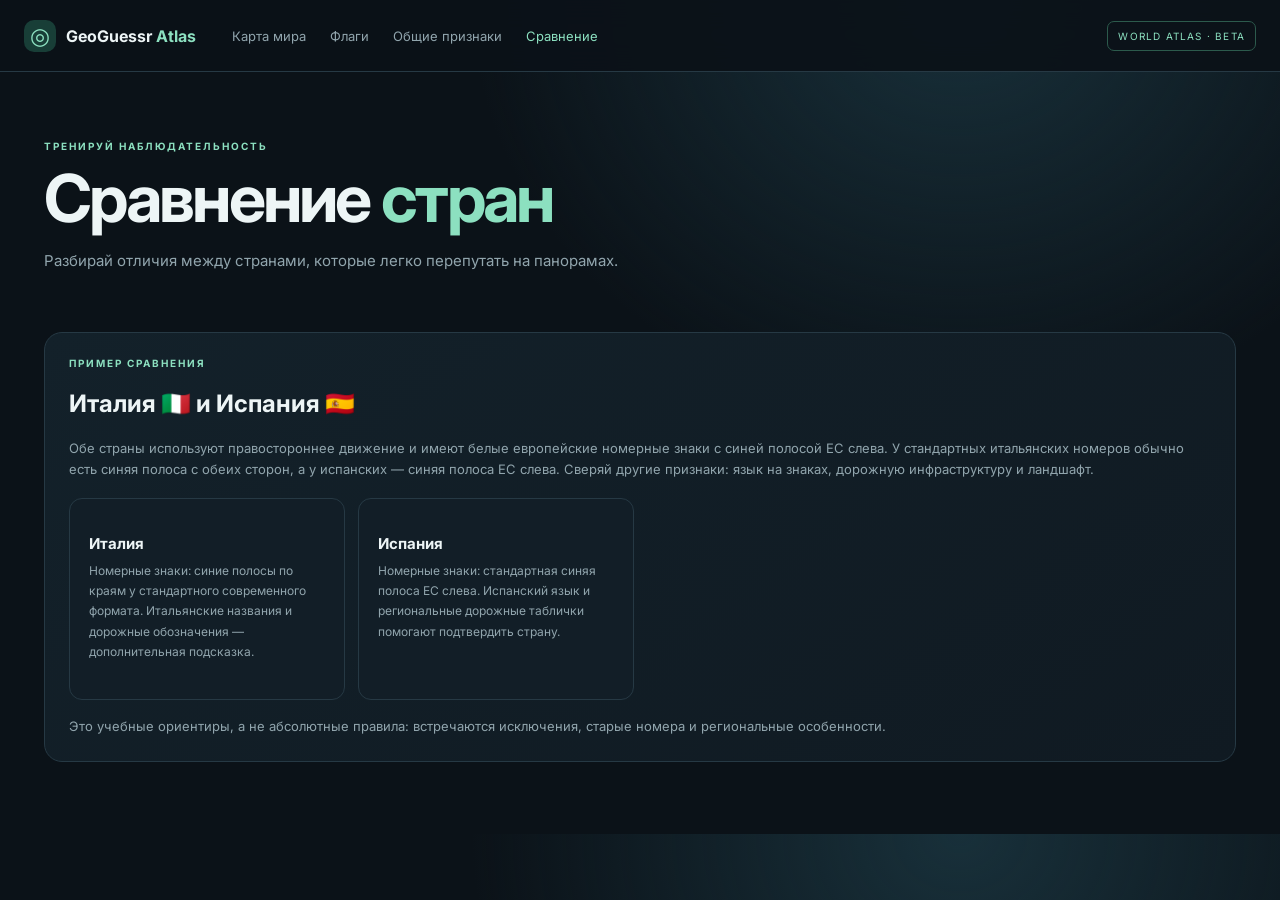
==== compare.html @ 4c8092c3 "Add dedicated country comparison page" ====
<!doctype html><html lang="ru"><head><meta charset="utf-8"><meta name="viewport" content="width=device-width,initial-scale=1"><title>Сравнение стран — GeoGuessr Atlas</title><link rel="stylesheet" href="style.css"></head><body><header class="topbar"><a class="brand" href="index.html"><span class="brand-icon">◎</span><span>GeoGuessr <b>Atlas</b></span></a><nav><a href="map.html">Карта мира</a><a href="flags.html">Флаги</a><a href="clues.html">Общие признаки</a><a class="active" href="compare.html">Сравнение</a></nav><span class="status">WORLD ATLAS · BETA</span></header><main><section class="hero"><div><p class="eyebrow">ТРЕНИРУЙ НАБЛЮДАТЕЛЬНОСТЬ</p><h1>Сравнение <span>стран</span></h1><p class="lead">Разбирай отличия между странами, которые легко перепутать на панорамах.</p></div></section><section class="panel"><p class="eyebrow">ПРИМЕР СРАВНЕНИЯ</p><h2>Италия 🇮🇹 и Испания 🇪🇸</h2><p class="muted">Обе страны используют правостороннее движение и имеют белые европейские номерные знаки с синей полосой ЕС слева. У стандартных итальянских номеров обычно есть синяя полоса с обеих сторон, а у испанских — синяя полоса ЕС слева. Сверяй другие признаки: язык на знаках, дорожную инфраструктуру и ландшафт.</p><div class="clue-grid" style="margin-top:18px"><article class="clue-card"><h3>Италия</h3><p>Номерные знаки: синие полосы по краям у стандартного современного формата. Итальянские названия и дорожные обозначения — дополнительная подсказка.</p></article><article class="clue-card"><h3>Испания</h3><p>Номерные знаки: стандартная синяя полоса ЕС слева. Испанский язык и региональные дорожные таблички помогают подтвердить страну.</p></article></div><p class="muted" style="margin-top:16px">Это учебные ориентиры, а не абсолютные правила: встречаются исключения, старые номера и региональные особенности.</p></section></main></body></html>
---- style.css ----
@import url('https://fonts.googleapis.com/css2?family=Inter:wght@400;500;600;700;800&display=swap');
:root{color-scheme:dark;--bg:#0b1218;--panel:#121e27;--panel2:#172630;--line:#263944;--text:#edf5f6;--muted:#91a5ad;--mint:#8ce0c0;--blue:#5c9ee8}
*{box-sizing:border-box}html{scroll-behavior:smooth}body{margin:0;background:radial-gradient(ellipse at 75% 0%,#18303a 0,transparent 36%),var(--bg);font-family:Inter,system-ui,sans-serif;color:var(--text)}a{color:inherit;text-decoration:none}.topbar{height:72px;border-bottom:1px solid #263944;display:flex;align-items:center;gap:36px;padding:0 max(24px,calc((100% - 1240px)/2));position:sticky;top:0;background:#0b1218ed;backdrop-filter:blur(14px);z-index:500}.brand{display:flex;align-items:center;gap:10px;font-weight:700;white-space:nowrap}.brand b{color:var(--mint)}.brand-icon{display:grid;place-items:center;width:32px;height:32px;border-radius:10px;background:#183e37;color:var(--mint);font-size:23px}nav{display:flex;gap:24px;color:var(--muted);font-size:13px}nav a:hover,nav .active{color:var(--mint)}.status{margin-left:auto;font-size:10px;letter-spacing:1.2px;color:var(--mint);border:1px solid #2c5a4c;padding:8px 10px;border-radius:7px}main{max-width:1240px;margin:auto;padding:38px 24px}.hero{display:flex;justify-content:space-between;align-items:center;padding:30px 0 44px;gap:30px}.eyebrow{font-size:10px;letter-spacing:2px;color:var(--mint);font-weight:700;margin:0 0 12px}.hero h1{font-size:clamp(38px,6vw,66px);line-height:1.04;letter-spacing:-2.7px;margin:0}.hero h1 span{color:var(--mint)}.lead{max-width:590px;color:var(--muted);line-height:1.7;font-size:15px}.hero-stat{border-left:1px solid var(--line);padding:12px 0 12px 32px;min-width:175px}.hero-stat strong{display:block;font-size:36px;color:var(--mint)}.hero-stat span{font-size:12px;line-height:1.6;color:var(--muted)}.panel,.section{margin-bottom:34px}.panel{background:linear-gradient(145deg,#13212a,#101a22);border:1px solid var(--line);border-radius:18px;padding:24px}.section{padding:16px 0}.section-head{display:flex;justify-content:space-between;align-items:center;gap:18px;margin-bottom:20px}.section-head h2{margin:0 0 7px;font-size:25px;letter-spacing:-.7px}.muted{color:var(--muted);font-size:13px;line-height:1.6;margin:0}.map-controls{display:flex;gap:7px}.button,.map-controls button{background:#1b2b35;border:1px solid #344954;color:var(--text);border-radius:9px;padding:10px 13px;cursor:pointer}.map-controls button:hover{border-color:var(--mint);color:var(--mint)}#mapCanvas{height:470px;border:1px solid var(--line);border-radius:12px;overflow:hidden;background:#a8d2d7}#mapCanvas .leaflet-container{height:100%;width:100%;background:#a8d2d7}.country-detail{display:flex;align-items:center;gap:14px;padding:15px 0 0}.detail-mark{display:grid;place-items:center;width:42px;height:42px;border-radius:12px;background:#203b37;color:var(--mint);font-size:25px}.country-detail p{margin:5px 0 0;font-size:12px;color:var(--muted)}.filters{display:flex;gap:10px;margin-bottom:18px}.filters input,.filters select{background:#111e27;border:1px solid #2c414d;border-radius:10px;padding:13px 14px;color:var(--text);font:inherit;font-size:13px}.filters input{flex:1;min-width:0}.filters select{min-width:180px}.flag-grid{display:grid;grid-template-columns:repeat(5,minmax(0,1fr));gap:13px}.flag-card{background:var(--panel);border:1px solid var(--line);border-radius:12px;padding:13px;text-align:left;cursor:pointer;transition:.16s;min-width:0}.flag-card:hover{transform:translateY(-2px);border-color:#5a8e80;background:#172932}.flag-img-wrap{height:86px;min-height:86px;box-sizing:border-box;overflow:hidden;background:#f3f6f9;border-radius:7px;display:flex;align-items:center;justify-content:center;padding:8px;margin-bottom:12px}.flag-img-wrap img{display:block;width:100%;height:100%;max-width:100%;max-height:100%;object-fit:contain;flex:0 0 auto}.flag-card strong{display:block;font-size:13px;margin-bottom:4px}.flag-card span{font-size:11px;color:var(--muted)}.count-pill{font-size:11px;color:var(--mint);border:1px solid #2c5a4c;padding:7px 10px;border-radius:30px;white-space:nowrap}.clue-grid{display:grid;grid-template-columns:repeat(4,minmax(0,1fr));gap:13px}.clue-card{padding:19px;background:var(--panel);border:1px solid var(--line);border-radius:13px}.clue-icon{color:var(--mint);font-size:24px}.clue-card h3{font-size:15px;margin:16px 0 8px}.clue-card p{color:var(--muted);font-size:12px;line-height:1.7;margin:0 0 18px}.clue-card small{color:#82cbb0;font-size:10px}footer{border-top:1px solid var(--line);padding:24px 0 8px;display:flex;justify-content:space-between;gap:15px;color:var(--muted);font-size:11px}.map-loading{padding:20px;color:#17332d}.leaflet-popup-content-wrapper,.leaflet-popup-tip{background:#12212a;color:#eef5f6}.leaflet-popup-content{font-family:Inter,sans-serif}.leaflet-control-zoom a{background:#14242c!important;color:#eaf4f4!important;border-color:#30434c!important}
@media(max-width:850px){.topbar{gap:18px;padding:0 18px}nav{gap:13px}.status{display:none}.flag-grid{grid-template-columns:repeat(3,minmax(0,1fr))}.clue-grid{grid-template-columns:repeat(2,minmax(0,1fr))}.hero-stat{min-width:120px;padding-left:20px}.hero h1{font-size:48px}}@media(max-width:560px){.topbar{height:auto;min-height:64px;flex-wrap:wrap;padding:12px 16px;gap:12px}.brand{font-size:14px}nav{order:3;width:100%;justify-content:space-between;font-size:12px}.hero{padding:26px 0 30px;align-items:flex-start}.hero-stat{display:none}.hero h1{font-size:43px}.panel{padding:15px}.section-head{align-items:flex-start}.section-head h2{font-size:22px}#mapCanvas{height:350px}.map-controls button{padding:8px}.filters{flex-direction:column}.filters select{width:100%}.flag-grid{grid-template-columns:repeat(2,minmax(0,1fr));gap:9px}.flag-img-wrap{height:75px;min-height:75px}.clue-grid{grid-template-columns:1fr}.section{padding:5px 0}footer{flex-direction:column}}
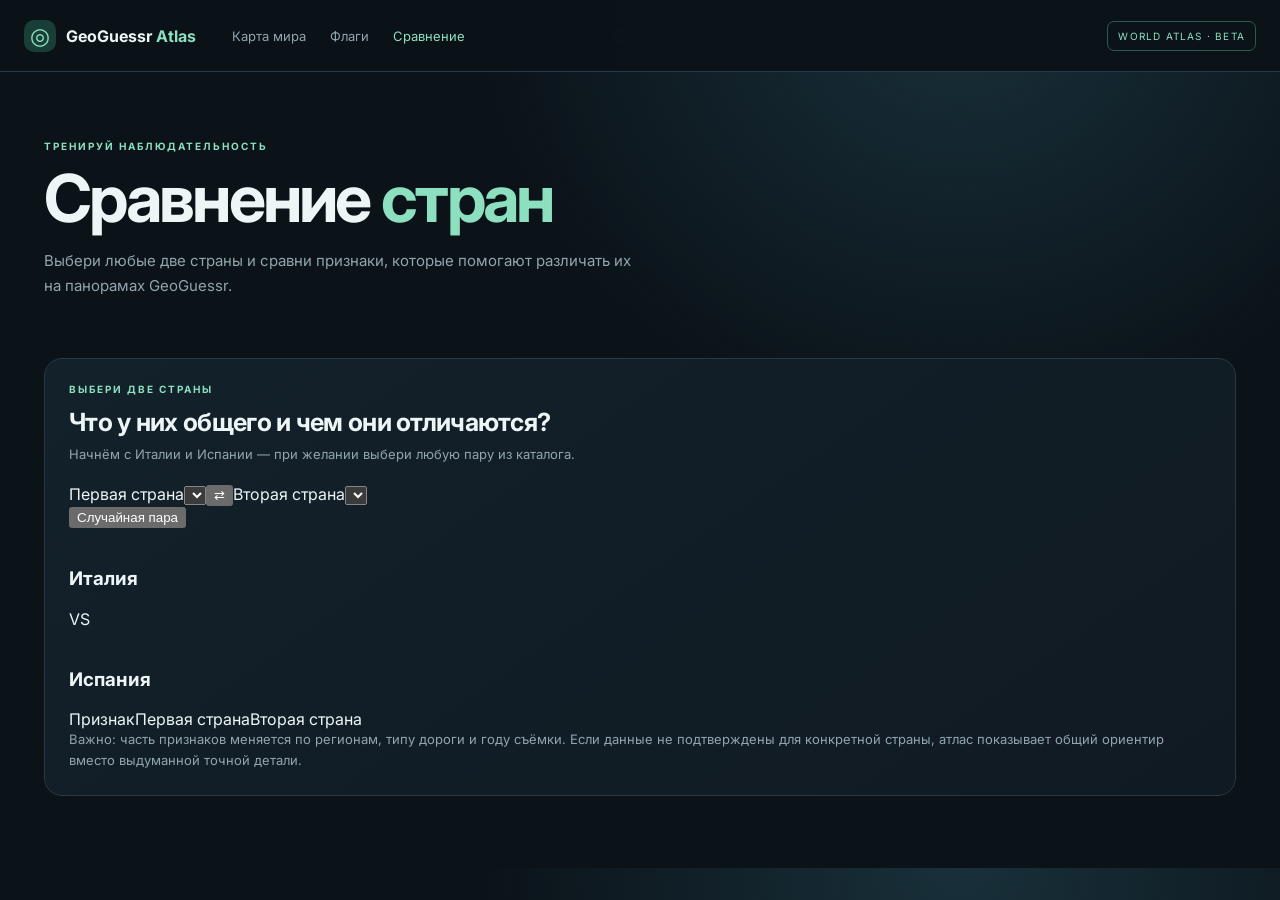
==== commit 5d9bc489: "Build interactive two-country comparison page" ====
--- a/compare.html
+++ b/compare.html
@@ -1 +1,11 @@
-<!doctype html><html lang="ru"><head><meta charset="utf-8"><meta name="viewport" content="width=device-width,initial-scale=1"><title>Сравнение стран — GeoGuessr Atlas</title><link rel="stylesheet" href="style.css"></head><body><header class="topbar"><a class="brand" href="index.html"><span class="brand-icon">◎</span><span>GeoGuessr <b>Atlas</b></span></a><nav><a href="map.html">Карта мира</a><a href="flags.html">Флаги</a><a href="clues.html">Общие признаки</a><a class="active" href="compare.html">Сравнение</a></nav><span class="status">WORLD ATLAS · BETA</span></header><main><section class="hero"><div><p class="eyebrow">ТРЕНИРУЙ НАБЛЮДАТЕЛЬНОСТЬ</p><h1>Сравнение <span>стран</span></h1><p class="lead">Разбирай отличия между странами, которые легко перепутать на панорамах.</p></div></section><section class="panel"><p class="eyebrow">ПРИМЕР СРАВНЕНИЯ</p><h2>Италия 🇮🇹 и Испания 🇪🇸</h2><p class="muted">Обе страны используют правостороннее движение и имеют белые европейские номерные знаки с синей полосой ЕС слева. У стандартных итальянских номеров обычно есть синяя полоса с обеих сторон, а у испанских — синяя полоса ЕС слева. Сверяй другие признаки: язык на знаках, дорожную инфраструктуру и ландшафт.</p><div class="clue-grid" style="margin-top:18px"><article class="clue-card"><h3>Италия</h3><p>Номерные знаки: синие полосы по краям у стандартного современного формата. Итальянские названия и дорожные обозначения — дополнительная подсказка.</p></article><article class="clue-card"><h3>Испания</h3><p>Номерные знаки: стандартная синяя полоса ЕС слева. Испанский язык и региональные дорожные таблички помогают подтвердить страну.</p></article></div><p class="muted" style="margin-top:16px">Это учебные ориентиры, а не абсолютные правила: встречаются исключения, старые номера и региональные особенности.</p></section></main></body></html>+<!doctype html>
+<html lang="ru"><head><meta charset="utf-8"><meta name="viewport" content="width=device-width,initial-scale=1"><meta name="description" content="Сравни страны для GeoGuessr по доменам, номерам, языку, движению и дорожным признакам."><title>Сравнение стран — GeoGuessr Atlas</title><link rel="stylesheet" href="style.css?v=6"></head>
+<body><header class="topbar"><a class="brand" href="index.html"><span class="brand-icon">◎</span><span>GeoGuessr <b>Atlas</b></span></a><nav><a href="map.html">Карта мира</a><a href="flags.html">Флаги</a><a class="active" href="compare.html">Сравнение</a></nav><span class="status">WORLD ATLAS · BETA</span></header>
+<main><section class="hero"><div><p class="eyebrow">ТРЕНИРУЙ НАБЛЮДАТЕЛЬНОСТЬ</p><h1>Сравнение <span>стран</span></h1><p class="lead">Выбери любые две страны и сравни признаки, которые помогают различать их на панорамах GeoGuessr.</p></div></section>
+<section class="panel compare-panel"><div class="section-head"><div><p class="eyebrow">ВЫБЕРИ ДВЕ СТРАНЫ</p><h2>Что у них общего и чем они отличаются?</h2><p class="muted">Начнём с Италии и Испании — при желании выбери любую пару из каталога.</p></div></div>
+<div class="compare-pickers"><label><span>Первая страна</span><select id="countryA" aria-label="Первая страна"></select></label><button id="swapCountries" class="swap-button" aria-label="Поменять страны местами" title="Поменять страны местами">⇄</button><label><span>Вторая страна</span><select id="countryB" aria-label="Вторая страна"></select></label></div>
+<div class="compare-actions"><button id="compareRandom" class="secondary-button">Случайная пара</button><p id="compareSummary" class="muted"></p></div>
+<div class="compare-country-head"><div><img id="countryAFlag" alt=""><h3 id="countryAName">Италия</h3></div><div class="versus">VS</div><div><img id="countryBFlag" alt=""><h3 id="countryBName">Испания</h3></div></div>
+<div class="compare-table-head"><span>Признак</span><span>Первая страна</span><span>Вторая страна</span></div><div id="comparisonRows" class="comparison-rows"></div>
+<p class="muted compare-note">Важно: часть признаков меняется по регионам, типу дороги и году съёмки. Если данные не подтверждены для конкретной страны, атлас показывает общий ориентир вместо выдуманной точной детали.</p></section></main>
+<script src="compare.js?v=1"></script></body></html>
--- a/style.css
+++ b/style.css
@@ -1,4 +1,37 @@
 @import url('https://fonts.googleapis.com/css2?family=Inter:wght@400;500;600;700;800&display=swap');
 :root{color-scheme:dark;--bg:#0b1218;--panel:#121e27;--panel2:#172630;--line:#263944;--text:#edf5f6;--muted:#91a5ad;--mint:#8ce0c0;--blue:#5c9ee8}
-*{box-sizing:border-box}html{scroll-behavior:smooth}body{margin:0;background:radial-gradient(ellipse at 75% 0%,#18303a 0,transparent 36%),var(--bg);font-family:Inter,system-ui,sans-serif;color:var(--text)}a{color:inherit;text-decoration:none}.topbar{height:72px;border-bottom:1px solid #263944;display:flex;align-items:center;gap:36px;padding:0 max(24px,calc((100% - 1240px)/2));position:sticky;top:0;background:#0b1218ed;backdrop-filter:blur(14px);z-index:500}.brand{display:flex;align-items:center;gap:10px;font-weight:700;white-space:nowrap}.brand b{color:var(--mint)}.brand-icon{display:grid;place-items:center;width:32px;height:32px;border-radius:10px;background:#183e37;color:var(--mint);font-size:23px}nav{display:flex;gap:24px;color:var(--muted);font-size:13px}nav a:hover,nav .active{color:var(--mint)}.status{margin-left:auto;font-size:10px;letter-spacing:1.2px;color:var(--mint);border:1px solid #2c5a4c;padding:8px 10px;border-radius:7px}main{max-width:1240px;margin:auto;padding:38px 24px}.hero{display:flex;justify-content:space-between;align-items:center;padding:30px 0 44px;gap:30px}.eyebrow{font-size:10px;letter-spacing:2px;color:var(--mint);font-weight:700;margin:0 0 12px}.hero h1{font-size:clamp(38px,6vw,66px);line-height:1.04;letter-spacing:-2.7px;margin:0}.hero h1 span{color:var(--mint)}.lead{max-width:590px;color:var(--muted);line-height:1.7;font-size:15px}.hero-stat{border-left:1px solid var(--line);padding:12px 0 12px 32px;min-width:175px}.hero-stat strong{display:block;font-size:36px;color:var(--mint)}.hero-stat span{font-size:12px;line-height:1.6;color:var(--muted)}.panel,.section{margin-bottom:34px}.panel{background:linear-gradient(145deg,#13212a,#101a22);border:1px solid var(--line);border-radius:18px;padding:24px}.section{padding:16px 0}.section-head{display:flex;justify-content:space-between;align-items:center;gap:18px;margin-bottom:20px}.section-head h2{margin:0 0 7px;font-size:25px;letter-spacing:-.7px}.muted{color:var(--muted);font-size:13px;line-height:1.6;margin:0}.map-controls{display:flex;gap:7px}.button,.map-controls button{background:#1b2b35;border:1px solid #344954;color:var(--text);border-radius:9px;padding:10px 13px;cursor:pointer}.map-controls button:hover{border-color:var(--mint);color:var(--mint)}#mapCanvas{height:470px;border:1px solid var(--line);border-radius:12px;overflow:hidden;background:#a8d2d7}#mapCanvas .leaflet-container{height:100%;width:100%;background:#a8d2d7}.country-detail{display:flex;align-items:center;gap:14px;padding:15px 0 0}.detail-mark{display:grid;place-items:center;width:42px;height:42px;border-radius:12px;background:#203b37;color:var(--mint);font-size:25px}.country-detail p{margin:5px 0 0;font-size:12px;color:var(--muted)}.filters{display:flex;gap:10px;margin-bottom:18px}.filters input,.filters select{background:#111e27;border:1px solid #2c414d;border-radius:10px;padding:13px 14px;color:var(--text);font:inherit;font-size:13px}.filters input{flex:1;min-width:0}.filters select{min-width:180px}.flag-grid{display:grid;grid-template-columns:repeat(5,minmax(0,1fr));gap:13px}.flag-card{background:var(--panel);border:1px solid var(--line);border-radius:12px;padding:13px;text-align:left;cursor:pointer;transition:.16s;min-width:0}.flag-card:hover{transform:translateY(-2px);border-color:#5a8e80;background:#172932}.flag-img-wrap{height:86px;min-height:86px;box-sizing:border-box;overflow:hidden;background:#f3f6f9;border-radius:7px;display:flex;align-items:center;justify-content:center;padding:8px;margin-bottom:12px}.flag-img-wrap img{display:block;width:100%;height:100%;max-width:100%;max-height:100%;object-fit:contain;flex:0 0 auto}.flag-card strong{display:block;font-size:13px;margin-bottom:4px}.flag-card span{font-size:11px;color:var(--muted)}.count-pill{font-size:11px;color:var(--mint);border:1px solid #2c5a4c;padding:7px 10px;border-radius:30px;white-space:nowrap}.clue-grid{display:grid;grid-template-columns:repeat(4,minmax(0,1fr));gap:13px}.clue-card{padding:19px;background:var(--panel);border:1px solid var(--line);border-radius:13px}.clue-icon{color:var(--mint);font-size:24px}.clue-card h3{font-size:15px;margin:16px 0 8px}.clue-card p{color:var(--muted);font-size:12px;line-height:1.7;margin:0 0 18px}.clue-card small{color:#82cbb0;font-size:10px}footer{border-top:1px solid var(--line);padding:24px 0 8px;display:flex;justify-content:space-between;gap:15px;color:var(--muted);font-size:11px}.map-loading{padding:20px;color:#17332d}.leaflet-popup-content-wrapper,.leaflet-popup-tip{background:#12212a;color:#eef5f6}.leaflet-popup-content{font-family:Inter,sans-serif}.leaflet-control-zoom a{background:#14242c!important;color:#eaf4f4!important;border-color:#30434c!important}
+*{box-sizing:border-box}html{scroll-behavior:smooth}body{margin:0;background:radial-gradient(ellipse at 75% 0%,#18303a 0,transparent 36%),var(--bg);font-family:Inter,system-ui,sans-serif;color:var(--text)}a{color:inherit;text-decoration:none}.topbar{height:72px;border-bottom:1px solid #263944;display:flex;align-items:center;gap:36px;padding:0 max(24px,calc((100% - 1240px)/2));position:sticky;top:0;background:#0b1218ed;backdrop-filter:blur(14px);z-index:500}.brand{display:flex;align-items:center;gap:10px;font-weight:700;white-space:nowrap}.brand b{color:var(--mint)}.brand-icon{display:grid;place-items:center;width:32px;height:32px;border-radius:10px;background:#183e37;color:var(--mint);font-size:23px}nav{display:flex;gap:24px;color:var(--muted);font-size:13px}nav a:hover,nav .active{color:var(--mint)}.status{margin-left:auto;font-size:10px;letter-spacing:1.2px;color:var(--mint);border:1px solid #2c5a4c;padding:8px 10px;border-radius:7px}main{max-width:1240px;margin:auto;padding:38px 24px}.hero{display:flex;justify-content:space-between;align-items:center;padding:30px 0 44px;gap:30px}.eyebrow{font-size:10px;letter-spacing:2px;color:var(--mint);font-weight:700;margin:0 0 12px}.hero h1{font-size:clamp(38px,6vw,66px);line-height:1.04;letter-spacing:-2.7px;margin:0}.hero h1 span{color:var(--mint)}.lead{max-width:590px;color:var(--muted);line-height:1.7;font-size:15px}.hero-stat{border-left:1px solid var(--line);padding:12px 0 12px 32px;min-width:175px}.hero-stat strong{display:block;font-size:36px;color:var(--mint)}.hero-stat span{font-size:12px;line-height:1.6;color:var(--muted)}.panel,.section{margin-bottom:34px}.panel{background:linear-gradient(145deg,#13212a,#101a22);border:1px solid var(--line);border-radius:18px;padding:24px}.section{padding:16px 0}.section-head{display:flex;justify-content:space-between;align-items:center;gap:18px;margin-bottom:20px}.section-head h2{margin:0 0 7px;font-size:25px;letter-spacing:-.7px}.muted{color:var(--muted);font-size:13px;line-height:1.6;margin:0}.map-controls{display:flex;gap:7px}.button,.map-controls button{background:#1b2b35;border:1px solid #344954;color:var(--text);border-radius:9px;padding:10px 13px;cursor:pointer}.map-controls button:hover{border-color:var(--mint);color:var(--mint)}#mapCanvas{height:470px;border:1px solid var(--line);border-radius:12px;overflow:hidden;background:#a8d2d7}#mapCanvas .leaflet-container{height:100%;width:100%;background:#a8d2d7}.country-detail{display:flex;align-items:center;gap:14px;padding:15px 0 0}.detail-mark{display:grid;place-items:center;width:42px;height:42px;border-radius:12px;background:#203b37;color:var(--mint);font-size:25px}.country-detail p{margin:5px 0 0;font-size:12px;color:var(--muted)}.filters{display:flex;gap:10px;margin-bottom:18px}.filters input,.filters select{background:#111e27;border:1px solid #2c414d;border-radius:10px;padding:13px 14px;color:var(--text);font:inherit;font-size:13px}.filters input{flex:1;min-width:0}.filters select{min-width:180px}.flag-grid{display:grid;grid-template-columns:repeat(5,minmax(0,1fr));gap:13px}.flag-card{background:var(--panel);border:1px solid var(--line);border-radius:12px;padding:13px;text-align:left;cursor:pointer;transition:.16s;min-width:0}.flag-card:hover{transform:translateY(-2px);border-color:#5a8e80;background:#172932}.flag-img-wrap{height:86px;min-height:86px;box-sizing:border-box;overflow:hidden;background:transparent;border-radius:7px;display:flex;align-items:center;justify-content:center;padding:4px;margin-bottom:12px}.flag-img-wrap img{display:block;width:auto;height:auto;max-width:100%;max-height:70px;object-fit:contain;flex:0 1 auto}#countryFlag{overflow:hidden;flex:0 0 220px}#countryFlag img{display:block;width:auto;height:auto;max-width:100%;max-height:114px;object-fit:contain;flex:0 1 auto}.flag-card strong{display:block;font-size:13px;margin-bottom:4px}.flag-card span{font-size:11px;color:var(--muted)}.count-pill{font-size:11px;color:var(--mint);border:1px solid #2c5a4c;padding:7px 10px;border-radius:30px;white-space:nowrap}.clue-grid{display:grid;grid-template-columns:repeat(4,minmax(0,1fr));gap:13px}.clue-card{padding:19px;background:var(--panel);border:1px solid var(--line);border-radius:13px}.clue-icon{color:var(--mint);font-size:24px}.clue-card h3{font-size:15px;margin:16px 0 8px}.clue-card p{color:var(--muted);font-size:12px;line-height:1.7;margin:0 0 18px}.clue-card small{color:#82cbb0;font-size:10px}footer{border-top:1px solid var(--line);padding:24px 0 8px;display:flex;justify-content:space-between;gap:15px;color:var(--muted);font-size:11px}.map-loading{padding:20px;color:#17332d}.leaflet-popup-content-wrapper,.leaflet-popup-tip{background:#12212a;color:#eef5f6}.leaflet-popup-content{font-family:Inter,sans-serif}.leaflet-control-zoom a{background:#14242c!important;color:#eaf4f4!important;border-color:#30434c!important}
 @media(max-width:850px){.topbar{gap:18px;padding:0 18px}nav{gap:13px}.status{display:none}.flag-grid{grid-template-columns:repeat(3,minmax(0,1fr))}.clue-grid{grid-template-columns:repeat(2,minmax(0,1fr))}.hero-stat{min-width:120px;padding-left:20px}.hero h1{font-size:48px}}@media(max-width:560px){.topbar{height:auto;min-height:64px;flex-wrap:wrap;padding:12px 16px;gap:12px}.brand{font-size:14px}nav{order:3;width:100%;justify-content:space-between;font-size:12px}.hero{padding:26px 0 30px;align-items:flex-start}.hero-stat{display:none}.hero h1{font-size:43px}.panel{padding:15px}.section-head{align-items:flex-start}.section-head h2{font-size:22px}#mapCanvas{height:350px}.map-controls button{padding:8px}.filters{flex-direction:column}.filters select{width:100%}.flag-grid{grid-template-columns:repeat(2,minmax(0,1fr));gap:9px}.flag-img-wrap{height:75px;min-height:75px}.clue-grid{grid-template-columns:1fr}.section{padding:5px 0}footer{flex-direction:column}}
+
+/* Country profile flag: transparent background */
+#countryFlag.flag-img-wrap{background:transparent!important;border:0!important;padding:0!important;box-shadow:none!important;overflow:hidden;border-radius:0!important;}
+#countryFlag.flag-img-wrap img{background:transparent!important;border:0!important;box-shadow:none!important;}
+/* Map country popup */
+.map-pop{display:flex;align-items:center;gap:12px;min-width:215px;color:#eaf3f6;font-family:inherit;}
+.map-pop-flag{width:92px;height:62px;object-fit:contain;flex:0 0 92px;background:transparent;display:block;}
+.map-pop-info{display:flex;flex-direction:column;gap:3px;min-width:0;}
+.map-pop-info b{font-size:15px;line-height:1.25;color:#14212a;}
+.map-pop-info span{font-size:12px;color:#344b58;}
+.map-pop-info small{font-size:11px;color:#5b7380;}
+.map-pop-info a{font-size:12px;font-weight:700;color:#147b61;text-decoration:none;margin-top:5px;}
+.map-pop-info a:hover{text-decoration:underline;}
+.leaflet-popup-content-wrapper{border-radius:12px!important;padding:3px;}
+.leaflet-popup-content{margin:12px 16px 12px 12px!important;}
+@media(max-width:560px){.map-pop{min-width:190px;gap:8px}.map-pop-flag{width:72px;flex-basis:72px;height:50px}.map-pop-info b{font-size:14px}}
+
+/* Driving-side map filters */
+.map-filterbar{display:flex;flex-wrap:wrap;gap:8px;margin:0 0 10px;}
+.map-filter{display:inline-flex;align-items:center;gap:8px;background:#14232c;border:1px solid #304650;border-radius:9px;padding:10px 13px;color:#c4d3d8;font:inherit;font-size:12px;cursor:pointer;transition:background .15s,border-color .15s,color .15s;}
+.map-filter:hover{border-color:#64877f;color:#fff;}
+.map-filter.active{background:#203d39;border-color:#63b99b;color:#a5f0d1;}
+.filter-dot,.legend-swatch{display:inline-block;width:10px;height:10px;border-radius:3px;flex:0 0 auto;}
+.filter-dot.right,.legend-swatch.right{background:#cf3838}.filter-dot.left,.legend-swatch.left{background:#1f5a9d}.legend-swatch.unknown{background:#aebcc0}
+.map-legend{display:flex;flex-wrap:wrap;gap:14px;margin:0 0 14px;color:var(--muted);font-size:11px;}
+.map-legend span{display:inline-flex;align-items:center;gap:6px;}
+@media(max-width:560px){.map-filterbar{gap:6px}.map-filter{padding:9px 10px;font-size:11px}.map-legend{gap:9px;font-size:10px}}
+
+/* Sun and country clue filters */
+.map-filter-groups{display:grid;gap:13px;margin:0 0 13px}.filter-group{display:flex;flex-direction:column;gap:7px}.filter-group-label{font-size:11px;color:var(--muted);font-weight:700;letter-spacing:.4px}.map-filterbar{display:flex;flex-wrap:wrap;gap:8px;margin:0}.filter-dot.north,.legend-swatch.north{background:#d48b32}.filter-dot.south,.legend-swatch.south{background:#0e8b78}.filter-dot.equatorial,.legend-swatch.equatorial{background:#9b75c9}.map-legend{gap:10px 14px}
+\n.clue-photo-wrap{height:145px;margin:14px -19px -19px;position:relative;overflow:hidden;border-radius:0 0 12px 12px;background:#0b151c}.clue-photo{width:100%;height:100%;display:block;object-fit:cover}.photo-credit{position:absolute;right:6px;bottom:5px;background:rgba(0,0,0,.65);padding:3px 5px;border-radius:4px;font-size:9px}.photo-credit a{color:#fff;text-decoration:none}.clue-card p{overflow-wrap:anywhere}@media(max-width:850px){.clue-grid{grid-template-columns:repeat(2,minmax(0,1fr))}.clue-photo-wrap{height:125px}}@media(max-width:520px){.clue-grid{grid-template-columns:1fr}.clue-photo-wrap{height:180px}}\n.map-error{position:absolute;z-index:500;left:12px;bottom:12px;max-width:360px;background:rgba(11,18,24,.92);border:1px solid #344954;color:#edf5f6;border-radius:9px;padding:10px 13px;font-size:12px;line-height:1.5}#mapCanvas{position:relative}
+/* Center-line colour map filter */
+.filter-dot.line-white,.legend-swatch.line-white{background:#f5f5f5;border:1px solid #73828a;box-sizing:border-box}.filter-dot.line-yellow,.legend-swatch.line-yellow{background:#f3c928}.filter-dot.line-both,.legend-swatch.line-both{background:#e4a14b}
